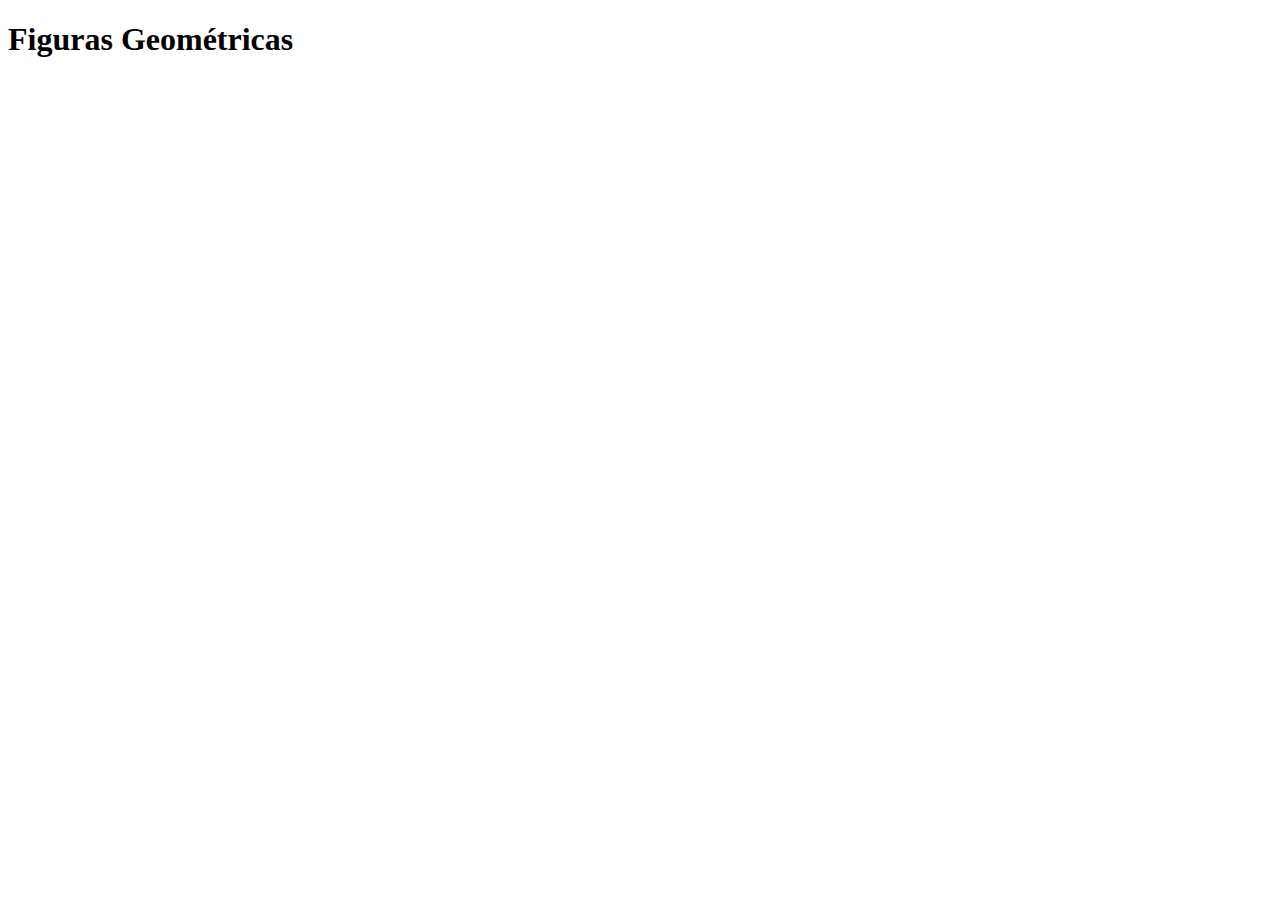
==== Taller-1/figuras.html @ 325b921f "Calculating geometric figures in JavaScript with fixed values" ====
<!DOCTYPE html>
<html lang="en">
<head>
    <meta charset="UTF-8">
    <meta http-equiv="X-UA-Compatible" content="IE=edge">
    <meta name="viewport" content="width=device-width, initial-scale=1.0">
    <title>Figuras geométricas | Curso Práctico de JavaScript en Platzi</title>
</head>
<body>
    <h1>
        Figuras Geométricas
    </h1>

    <script src="./figuras.js"></script>
</body>
</html>
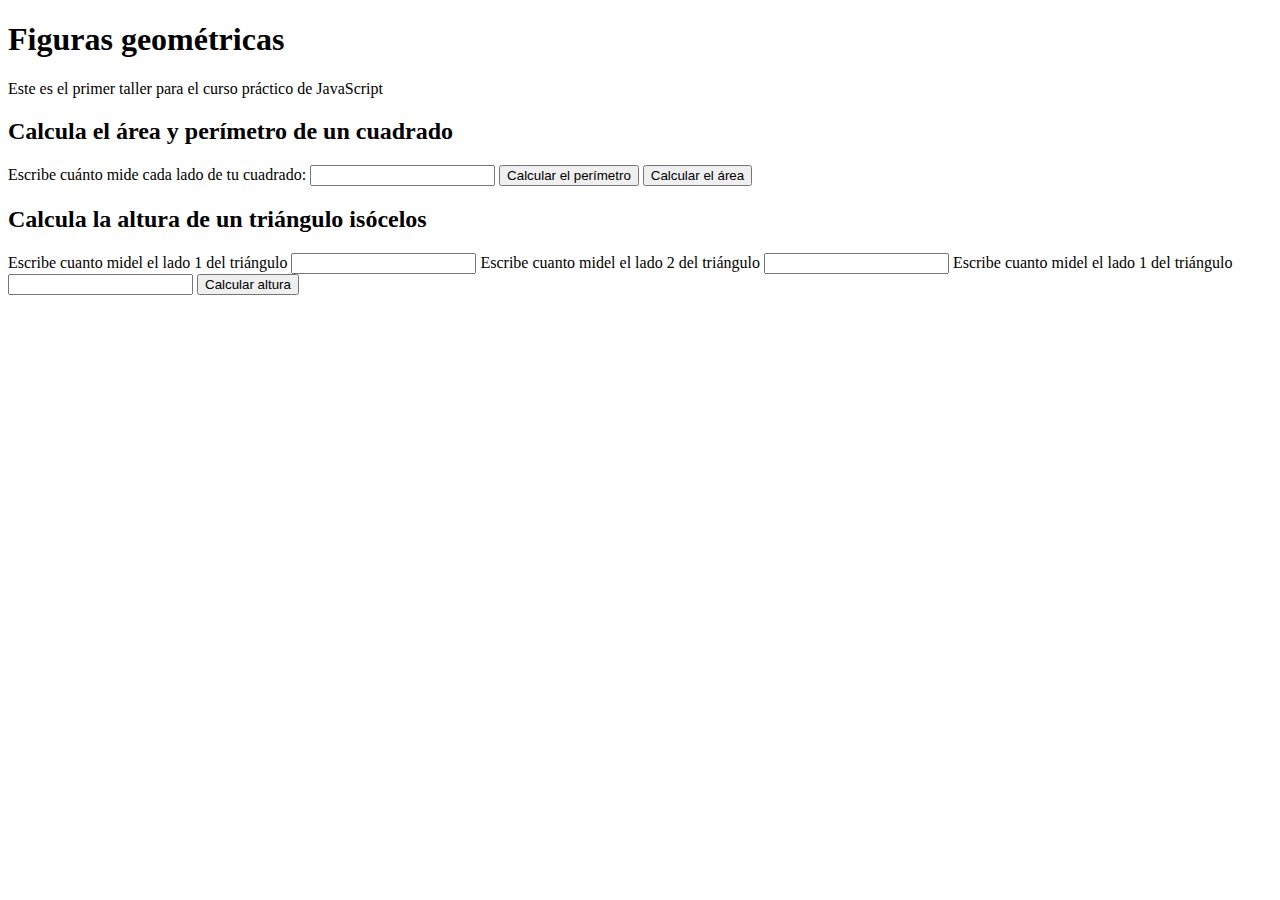
==== commit a9d88159: "Interacting with JavaScript from HTML" ====
--- a/Taller-1/figuras.html
+++ b/Taller-1/figuras.html
@@ -7,9 +7,67 @@
     <title>Figuras geométricas | Curso Práctico de JavaScript en Platzi</title>
 </head>
 <body>
-    <h1>
-        Figuras Geométricas
-    </h1>
+    <header>
+        <h1>
+            Figuras geométricas
+        </h1>
+        <p>
+            Este es el primer taller para el curso práctico de JavaScript
+        </p>
+    </header>
+
+    <section>
+        <h2>
+            Calcula el área y perímetro de un cuadrado
+        </h2>
+        <form action="">
+            <label for="InputCuadrado">
+                Escribe cuánto mide cada lado de tu cuadrado:
+            </label>
+            <input 
+                type="number" 
+                id="InputCuadrado">
+
+            <button type="button" onclick="calcularPerimetroCuadrado()">
+                Calcular el perímetro
+            </button>
+
+            <button type="button" onclick="calcularAreaCuadrado()">
+                Calcular el área
+            </button>
+        </form>
+    </section>
+
+    <section>
+        <h2>
+            Calcula la altura de un triángulo isócelos 
+        </h2>
+
+        <label for="InputLado1Triangulo">
+            Escribe cuanto midel el lado 1 del triángulo
+        </label>
+        <input 
+            type="number" 
+            id="InputLado1Triangulo">
+        
+        <label for="InputLado2Triangulo">
+            Escribe cuanto midel el lado 2 del triángulo
+        </label>
+        <input 
+            type="number" 
+            id="InputLado2Triangulo">
+
+        <label for="InputBaseTriangulo">
+            Escribe cuanto midel el lado 1 del triángulo
+        </label>
+        <input 
+            type="number" 
+            id="InputBaseTriangulo">
+
+        <button type="button" onclick="calcularAlturaTriangulo()">
+            Calcular altura
+        </button>
+    </section>
 
     <script src="./figuras.js"></script>
 </body>
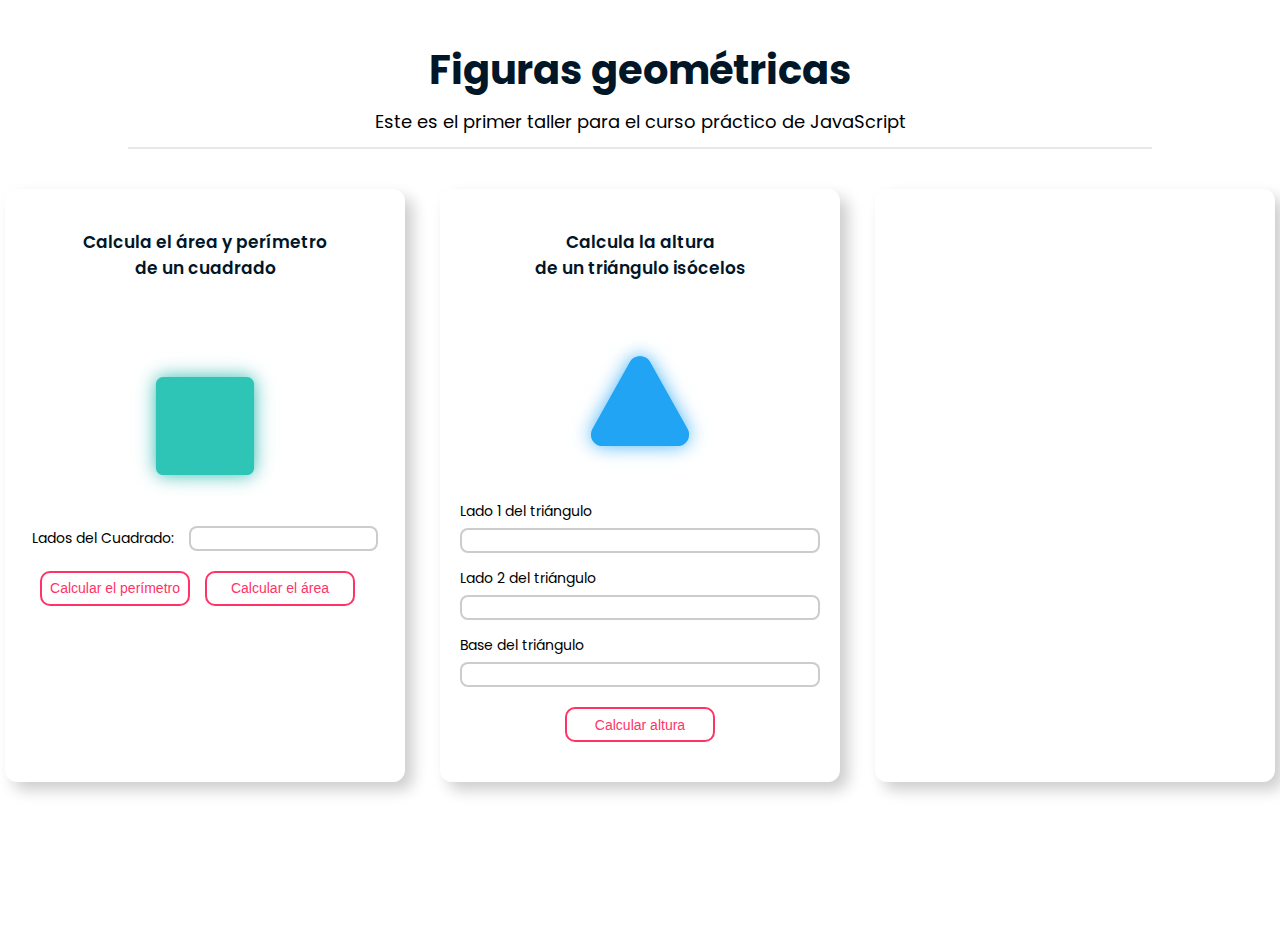
==== commit d75c0a66: "section square adn triangle finish with style" ====
--- a/Taller-1/figuras.html
+++ b/Taller-1/figuras.html
@@ -4,6 +4,23 @@
     <meta charset="UTF-8">
     <meta http-equiv="X-UA-Compatible" content="IE=edge">
     <meta name="viewport" content="width=device-width, initial-scale=1.0">
+
+    <!-- CSS -->
+    <link 
+        rel="stylesheet" 
+        href="./style.css">
+
+    <!-- Google Fonts -->
+    <link 
+        rel="preconnect" 
+        href="https://fonts.googleapis.com">
+    <link 
+        rel="preconnect" 
+        href="https://fonts.gstatic.com" 
+        crossorigin>
+    <link 
+        href="https://fonts.googleapis.com/css2?family=Poppins:wght@100;200;300;400;500;600;700;800;900&display=swap" 
+        rel="stylesheet">
     <title>Figuras geométricas | Curso Práctico de JavaScript en Platzi</title>
 </head>
 <body>
@@ -16,59 +33,81 @@
         </p>
     </header>
 
-    <section>
-        <h2>
-            Calcula el área y perímetro de un cuadrado
-        </h2>
-        <form action="">
-            <label for="InputCuadrado">
-                Escribe cuánto mide cada lado de tu cuadrado:
-            </label>
-            <input 
-                type="number" 
-                id="InputCuadrado">
+    <main>
+        <!-- Cuadrado -->
+        <section class="calcular-cuadrado">
+            <h2>
+                Calcula el área y perímetro <br> de un cuadrado
+            </h2>
+            <img src="./images/Figuras-cuadrado.svg" alt="">
+            <form action="">
+                <div class="form-container-input">
+                    <label for="InputCuadrado">
+                        Lados del Cuadrado:
+                    </label>
+                    <input
+                        type="number"
+                        id="InputCuadrado">
+                </div>
+    
+                <div class="form-container-buttons">
+                    <button type="button" onclick="calcularPerimetroCuadrado()">
+                        Calcular el perímetro
+                    </button>
+        
+                    <button type="button" onclick="calcularAreaCuadrado()">
+                        Calcular el área
+                    </button>
+                </div>
+            </form>
+        </section>
+    
+        <!-- Triángulo -->
+        <section class="calcular-triangulo">
+            <h2>
+                Calcula la altura <br> de un triángulo isócelos 
+            </h2>
 
-            <button type="button" onclick="calcularPerimetroCuadrado()">
-                Calcular el perímetro
-            </button>
+            <img src="./images/Figuras-triangulo.svg" alt="">
+    
+            <form action="" class="form-container">
+                <label for="InputLado1Triangulo">
+                    Lado 1 del triángulo
+                    <input 
+                    type="number" 
+                    id="InputLado1Triangulo">
+                </label>
+                
+                
+                <label for="InputLado2Triangulo">
+                    Lado 2 del triángulo
+                    <input 
+                    type="number" 
+                    id="InputLado2Triangulo">
+                </label>
+                
+        
+                <label for="InputBaseTriangulo">
+                    Base del triángulo
+                    <input 
+                    type="number" 
+                    id="InputBaseTriangulo">
+                </label>
+                
+        
+                <button type="button" onclick="calcularAlturaTriangulo()">
+                    Calcular altura
+                </button>
+            </form>
+        </section>
 
-            <button type="button" onclick="calcularAreaCuadrado()">
-                Calcular el área
-            </button>
-        </form>
-    </section>
+        <!-- Círculo -->
+        <section class="calcular-circulo">
 
-    <section>
-        <h2>
-            Calcula la altura de un triángulo isócelos 
-        </h2>
+        </section>
+    </main>
 
-        <label for="InputLado1Triangulo">
-            Escribe cuanto midel el lado 1 del triángulo
-        </label>
-        <input 
-            type="number" 
-            id="InputLado1Triangulo">
-        
-        <label for="InputLado2Triangulo">
-            Escribe cuanto midel el lado 2 del triángulo
-        </label>
-        <input 
-            type="number" 
-            id="InputLado2Triangulo">
-
-        <label for="InputBaseTriangulo">
-            Escribe cuanto midel el lado 1 del triángulo
-        </label>
-        <input 
-            type="number" 
-            id="InputBaseTriangulo">
-
-        <button type="button" onclick="calcularAlturaTriangulo()">
-            Calcular altura
-        </button>
-    </section>
-
+    <!-- JavaScript -->
     <script src="./figuras.js"></script>
 </body>
 </html>--- a/Taller-1/style.css
+++ b/Taller-1/style.css
@@ -0,0 +1,245 @@
+:root {
+    --rich-black-fogra: #011627;
+    --radical-red: #FF3366;
+    --tiffany-blue: #2EC4B6;
+    --cultured: #e6e9ec;
+    --blue-jeans: #20A4F3;
+}
+
+* {
+  box-sizing: border-box;
+  margin: 0;
+  padding: 0;
+}
+
+html {
+    font-size: 62.5%;
+    font-family: 'Poppins', sans-serif;
+}
+
+body {
+    width: 100%;
+    height: 100vh;
+}
+
+header {
+    margin: 40px 0;
+}
+
+header h1 {
+    color: var(--rich-black-fogra);
+    text-align: center;
+    font-size: 4rem;
+    font-weight: 700;
+    margin-bottom: 8px;
+}
+
+header p {
+    width: 80%;
+    text-align: center;
+    margin: 0 auto;
+    font-size: 1.8rem;
+    border-bottom: 2px solid var(--cultured);
+    padding-bottom: 12px;
+}
+
+main {
+    display: grid;
+    grid-template-columns: repeat(3, 400px);
+    gap: 35px;
+    place-content: center;
+}
+
+.calcular-cuadrado {
+    position: relative;
+    display: flex;
+    flex-direction: column;
+    justify-content: center;
+    width: 100%;
+    border-radius: 12px;
+    box-shadow: 8px 8px 15px rgba(0,0,0,0.2);
+    -webkit-box-shadow: 8px 8px 15px rgba(0,0,0,0.2);
+    -moz-box-shadow: 8px 8px 15px rgba(0,0,0,0.2);
+}
+
+.calcular-cuadrado h2 {
+    position: absolute;
+    top: 0;
+    text-align: center;
+    font-size: 1.7rem;
+    font-weight: 600;
+    margin-block-end: 20px;
+    margin-block-start: 40px;
+    color: var(--rich-black-fogra);
+    align-self: center;
+}
+
+
+.calcular-cuadrado img {
+    width: 50%;
+    align-self: center;
+}
+
+.calcular-cuadrado .form-container-input {
+    margin: 0 auto;
+    margin-block-end: 20px;
+    width: 90%;
+    display: flex;
+    justify-content: center;
+    align-items: center;
+}
+
+.calcular-cuadrado .form-container-input label {
+    font-size: 1.4rem;
+    font-weight: 400;
+    margin-right: 15px;
+}
+
+.calcular-cuadrado .form-container-input input {
+    border-width: 2px;
+    border-style: solid;
+    border-color: rgba(0,0,0,0.2);
+    border-radius: 8px;
+    height: 25px;
+    outline: none;
+    padding-left: 8px;
+}
+
+.form-container-buttons {
+    display: flex;
+    justify-content: center;
+    margin-block-end: 40px;
+}
+
+.form-container-buttons button:nth-child(1) {
+    border-color: var(--radical-red);
+    border-style: solid;
+    border-width: 2px;
+    border-radius: 10px;
+    height: 35px;
+    width: 150px;
+    margin-inline-end: 15px;
+    padding: 6px;
+    cursor: pointer;
+    font-size: 1.4rem;
+    font-weight: 100;
+    color: var(--radical-red);
+    background-color: white;
+}
+
+.form-container-buttons button:nth-child(1):hover {
+    background-color: var(--radical-red);
+    color: white;
+    box-shadow: 0px 0px 20px #ff336680;
+}
+
+.form-container-buttons button:nth-child(2) {
+    border-color: var(--radical-red);
+    border-style: solid;
+    border-width: 2px;
+    border-radius: 10px;
+    height: 35px;
+    width: 150px;
+    margin-inline-end: 15px;
+    padding: 6px;
+    cursor: pointer;
+    font-size: 1.4rem;
+    font-weight: 100;
+    color: var(--radical-red);
+    background-color: white;
+}
+
+.form-container-buttons button:nth-child(2):hover {
+    background-color: var(--radical-red);
+    color: white;
+    box-shadow: 0px 0px 20px #ff336680;
+}
+
+/* Estilos para el triángulo */
+.calcular-triangulo {
+    display: flex;
+    flex-direction: column;
+    width: 100%;
+    height: auto;
+    border-radius: 12px;
+    box-shadow: 8px 8px 15px rgba(0,0,0,0.2);
+    -webkit-box-shadow: 8px 8px 15px rgba(0,0,0,0.2);
+    -moz-box-shadow: 8px 8px 15px rgba(0,0,0,0.2);
+}
+
+.calcular-triangulo h2 {
+    text-align: center;
+    font-size: 1.7rem;
+    font-weight: 600;
+    margin-block-end: 20px;
+    margin-block-start: 40px;
+    color: var(--rich-black-fogra);
+}
+
+.calcular-triangulo img {
+    width: 50%;
+    align-self: center;
+}
+
+.calcular-triangulo .form-container {
+    width: 90%;
+    margin: 0 auto;
+    display: flex;
+    flex-direction: column;
+}
+
+.calcular-triangulo .form-container label {
+    margin-block-end: 15px;
+    width: 100%;
+    font-size: 1.4rem;
+    font-weight: 400;
+    display: flex;
+    flex-direction: column;
+}
+
+.calcular-triangulo .form-container label input {
+    border-width: 2px;
+    border-style: solid;
+    border-color: rgba(0,0,0,0.2);
+    border-radius: 8px;
+    height: 25px;
+    outline: none;
+    padding-left: 8px;
+    margin-top: 6px;
+}
+
+.calcular-triangulo .form-container button {
+    border-color: var(--radical-red);
+    border-style: solid;
+    border-width: 2px;
+    border-radius: 10px;
+    height: 35px;
+    width: 150px;
+    padding: 6px;
+    margin: 0 auto;
+    margin-block-start: 5px;
+    margin-block-end: 40px;
+    cursor: pointer;
+    font-size: 1.4rem;
+    font-weight: 100;
+    color: var(--radical-red);
+    background-color: white;
+}
+
+.calcular-triangulo .form-container button:hover {
+    background-color: var(--radical-red);
+    color: white;
+    box-shadow: 0px 0px 20px #ff336680;
+}
+
+/* Estilos para el círculo */
+.calcular-circulo {
+    display: flex;
+    flex-direction: column;
+    width: 100%;
+    height: auto;
+    border-radius: 12px;
+    box-shadow: 8px 8px 15px rgba(0,0,0,0.2);
+    -webkit-box-shadow: 8px 8px 15px rgba(0,0,0,0.2);
+    -moz-box-shadow: 8px 8px 15px rgba(0,0,0,0.2);
+}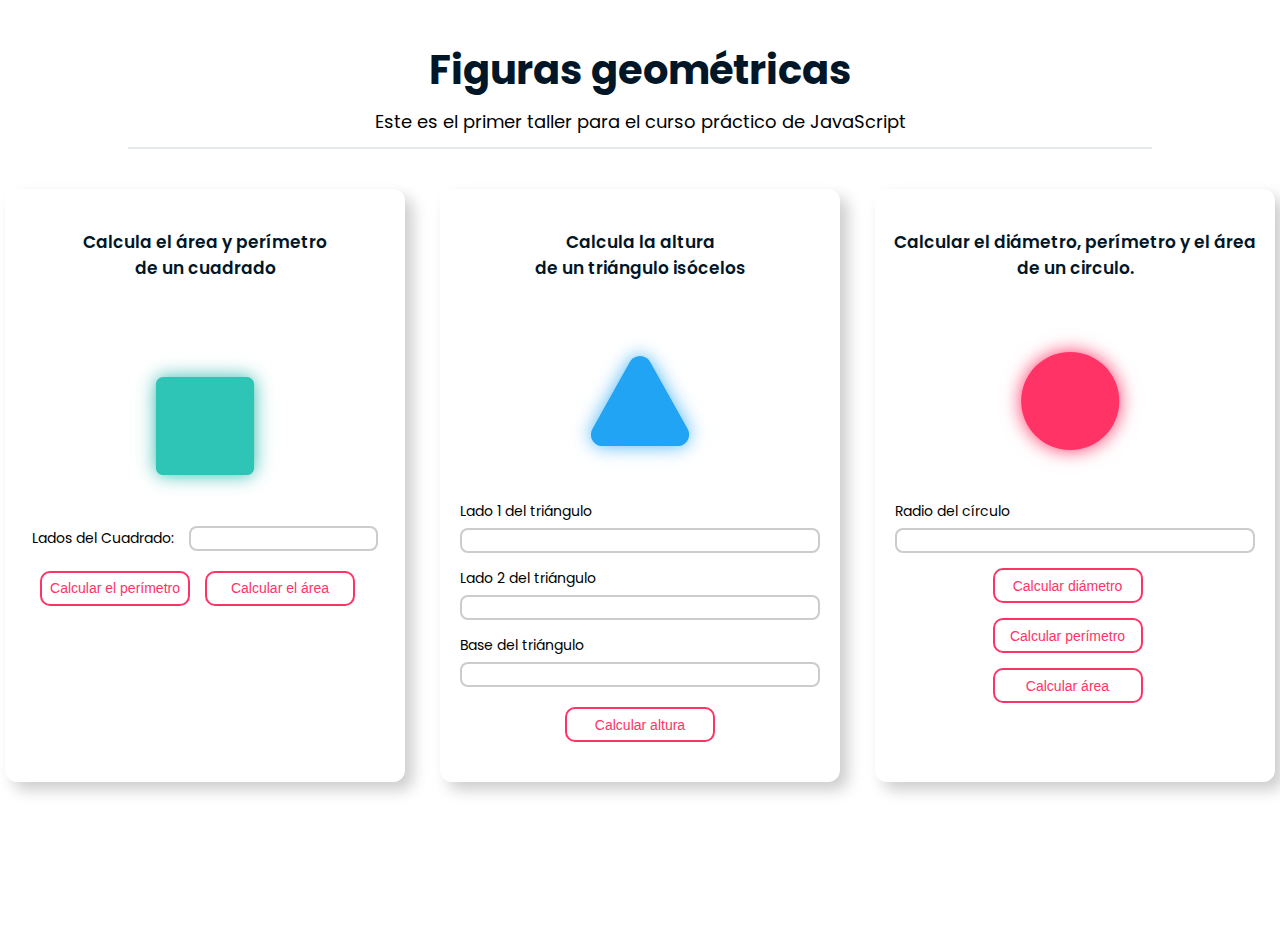
==== commit 266945cb: "section circle finish with styles" ====
--- a/Taller-1/figuras.html
+++ b/Taller-1/figuras.html
@@ -103,7 +103,32 @@
 
         <!-- Círculo -->
         <section class="calcular-circulo">
+                <h2>
+                    Calcular el diámetro, perímetro y el área <br> de un circulo.
+                </h2>
 
+                <img src="./images/Figuras-círculo.svg" alt="">
+
+                <form action="" class="form-container">
+                    <label for="InputRadioCirculo">
+                        Radio del círculo
+                        <input 
+                            type="number"
+                            id="InputRadioCirculo">
+                    </label>
+
+                    <div class="form-container-buttons">
+                        <button type="button" onclick="calcularDiametroCirculo()">
+                            Calcular diámetro
+                        </button>
+                        <button type="button" onclick="calcularPerimetroCirculo()">
+                            Calcular perímetro
+                        </button>
+                        <button type="button" onclick="calcularAreaCirculo()">
+                            Calcular área
+                        </button>
+                    </div>
+                </form>
         </section>
     </main>
 
--- a/Taller-1/style.css
+++ b/Taller-1/style.css
@@ -242,4 +242,79 @@
     box-shadow: 8px 8px 15px rgba(0,0,0,0.2);
     -webkit-box-shadow: 8px 8px 15px rgba(0,0,0,0.2);
     -moz-box-shadow: 8px 8px 15px rgba(0,0,0,0.2);
+}
+
+.calcular-circulo h2 {
+    text-align: center;
+    font-size: 1.7rem;
+    font-weight: 600;
+    margin-block-end: 20px;
+    margin-block-start: 40px;
+    color: var(--rich-black-fogra);
+}
+
+.calcular-circulo img {
+    width: 50%;
+    align-self: center;
+}
+
+.calcular-circulo .form-container {
+    width: 90%;
+    margin: 0 auto;
+    display: flex;
+    flex-direction: column;
+}
+
+.calcular-circulo .form-container label {
+    margin-block-end: 15px;
+    width: 100%;
+    font-size: 1.4rem;
+    font-weight: 400;
+    display: flex;
+    flex-direction: column;
+}
+
+.calcular-circulo .form-container label input {
+    border-width: 2px;
+    border-style: solid;
+    border-color: rgba(0,0,0,0.2);
+    border-radius: 8px;
+    height: 25px;
+    outline: none;
+    padding-left: 8px;
+    margin-top: 6px;
+}
+
+.calcular-circulo .form-container .form-container-buttons {
+    display: flex;
+    justify-content: center;
+    align-items: center;
+    flex-direction: column;
+    margin-block-end: 40px;
+}
+
+.calcular-circulo .form-container .form-container-buttons button {
+    margin-block-end: 15px;
+}
+
+.calcular-circulo .form-container .form-container-buttons button:nth-child(3) {
+    border-color: var(--radical-red);
+    border-style: solid;
+    border-width: 2px;
+    border-radius: 10px;
+    height: 35px;
+    width: 150px;
+    margin-inline-end: 15px;
+    padding: 6px;
+    cursor: pointer;
+    font-size: 1.4rem;
+    font-weight: 100;
+    color: var(--radical-red);
+    background-color: white;
+}
+
+.calcular-circulo .form-container .form-container-buttons button:nth-child(3):hover {
+    background-color: var(--radical-red);
+    color: white;
+    box-shadow: 0px 0px 20px #ff336680;
 }